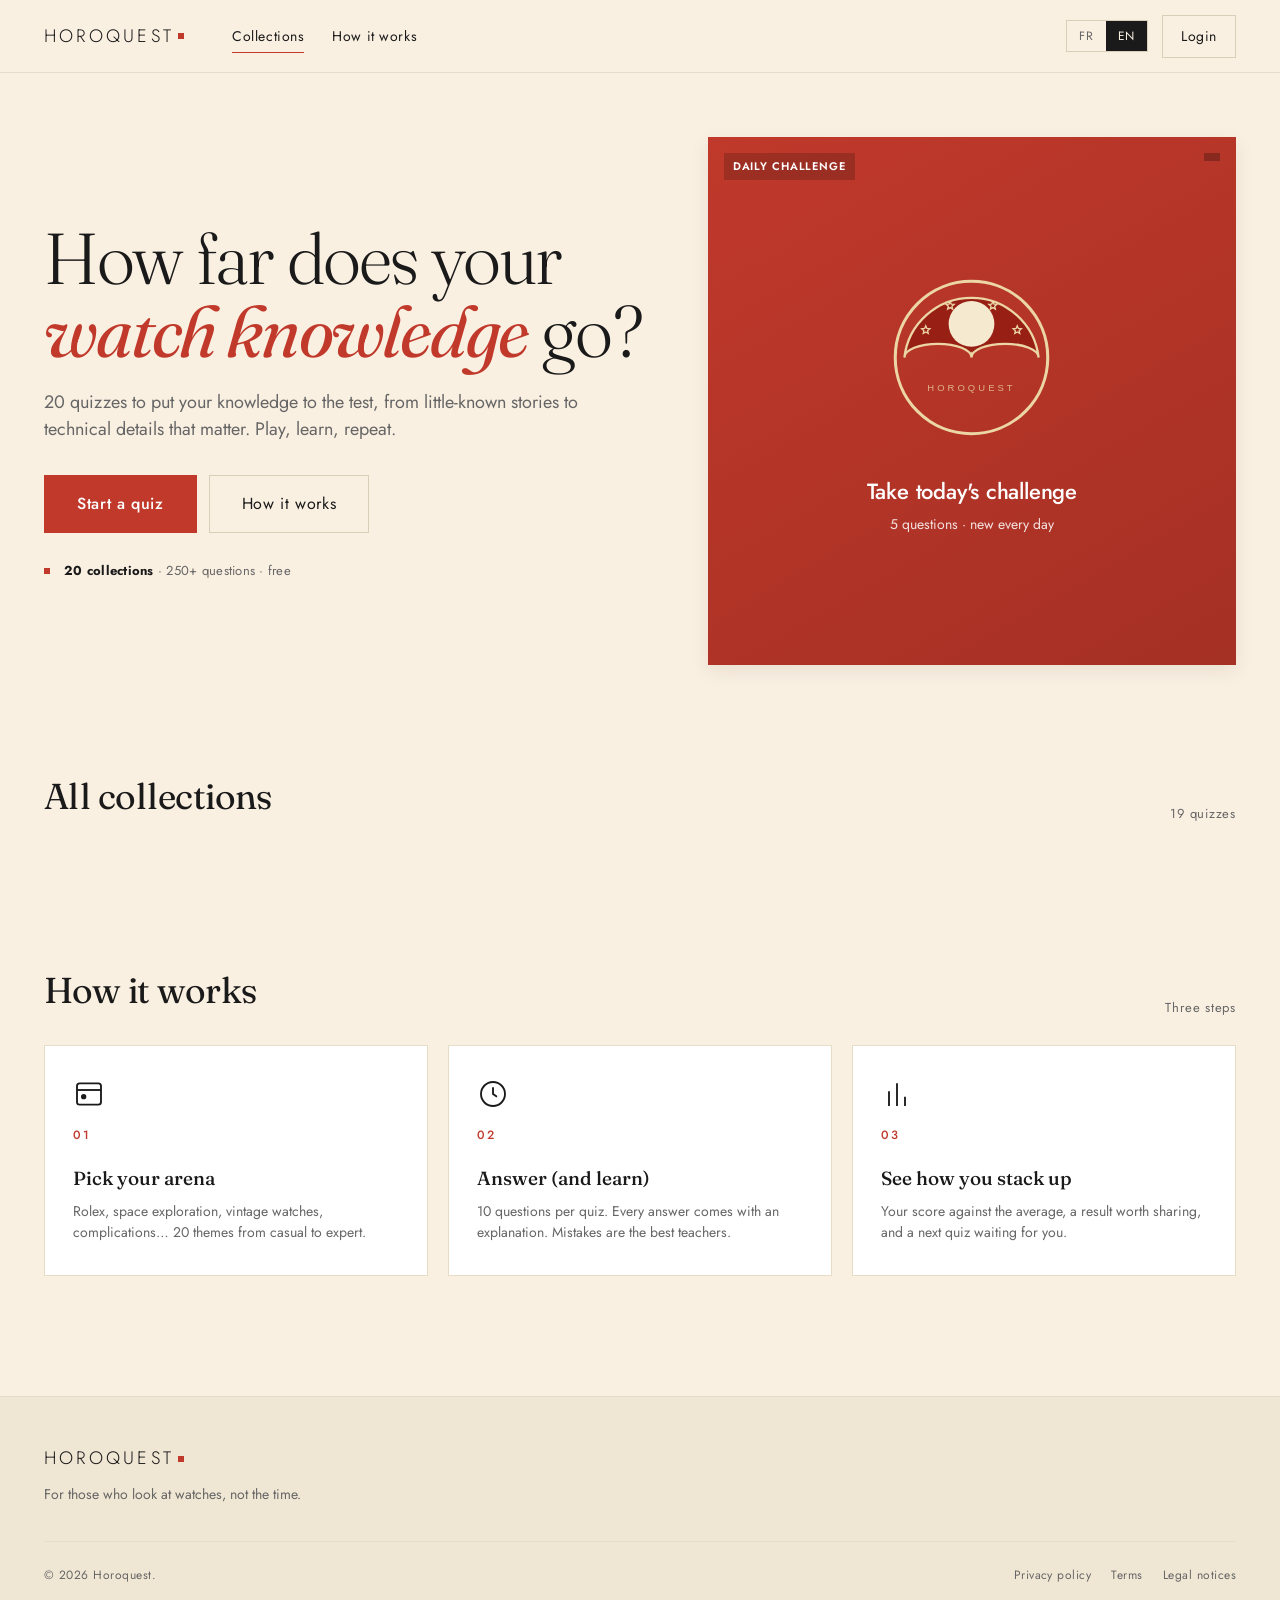
==== en/index.html @ 6e3dc504 "Typographie premium : duo Fraunces + Futura Remplace la police systeme unique par un duo : Fraunces " ====
<!DOCTYPE html>
<html lang="en">
<head>
<meta charset="UTF-8">
<meta name="viewport" content="width=device-width, initial-scale=1.0">
<title>HOROQUEST | Watch Quiz</title>
<link rel="stylesheet" href="../assets/styles.css?v=6">
</head>
<body>

<header class="site-header" data-screen-label="01 Header">
  <div class="container">
    <a href="/en/" class="logo">HOROQUEST<span class="dot"></span></a>
    <nav class="nav-center">
      <a href="#collections" class="active">Collections</a>
      <a href="#how">How it works</a>
    </nav>
    <div class="nav-right">
      <div class="lang-toggle">
        <a href="/" class="lang-btn">FR</a>
        <a href="/en/" class="lang-btn on">EN</a>
      </div>
      <a href="#" class="btn btn-ghost">Login</a>
      <button class="burger" aria-label="Menu"><span></span></button>
    </div>
  </div>
  <div class="mobile-menu" id="mobileMenu">
    <nav class="mobile-menu-nav" aria-label="Mobile">
      <a href="#collections">Collections</a>
      <a href="#how">How it works</a>
      <a href="#" class="mobile-login">Login</a>
    </nav>
    <div class="mobile-menu-lang">
      <div class="lang-toggle">
        <a href="/" class="lang-btn">FR</a>
        <a href="/en/" class="lang-btn on">EN</a>
      </div>
    </div>
  </div>
</header>

<main>

<section class="hero" data-screen-label="02 Hero">
  <div class="container">
    <div class="hero-grid">
      <div>
        <h1>How far does your <em>watch knowledge</em> go?</h1>
        <p class="lead">20 quizzes to put your knowledge to the test, from little-known stories to technical details that matter. Play, learn, repeat.</p>
        <div class="hero-actions">
          <a href="#collections" class="btn btn-primary btn-lg">Start a quiz</a>
          <a href="#how" class="btn btn-ghost btn-lg">How it works</a>
        </div>
        <div class="hero-meta">
          <span class="pin"></span>
          <span><strong style="color:var(--ink);">20 collections</strong> · 250+ questions · free</span>
        </div>
      </div>
      <a class="hero-illu hero-daily" href="daily/">
        <span class="daily-card-label">Daily Challenge</span>
        <span class="daily-streak-chip" id="heroStreakChip" hidden></span>
        <svg class="hero-daily-moon" viewBox="0 0 120 120" fill="none" aria-hidden="true">
          <defs>
            <clipPath id="hqMoonWin">
              <path d="M16 60 A44.3 44.3 0 0 1 104 60 A22 9 0 0 0 60 60 A22 9 0 0 0 16 60 Z"/>
            </clipPath>
            <path id="hqStar" d="M0,-1L0.264,-0.364L0.951,-0.309L0.428,0.139L0.588,0.809L0,0.45L-0.588,0.809L-0.428,0.139L-0.951,-0.309L-0.264,-0.364Z" vector-effect="non-scaling-stroke"/>
          </defs>
          <g clip-path="url(#hqMoonWin)">
            <rect x="6" y="6" width="108" height="108" fill="#971f14"/>
            <g class="moon-disc">
              <circle cx="60" cy="38" r="15" fill="#f5ead0"/>
              <circle cx="60" cy="98" r="15" fill="#f5ead0"/>
              <g stroke="#ecd6a6" stroke-width="1.3" fill="none">
                <use href="#hqStar" transform="translate(46 26) scale(2.8)"/>
                <use href="#hqStar" transform="translate(74 26) scale(2.8)"/>
                <use href="#hqStar" transform="translate(30 42) scale(2.8)"/>
                <use href="#hqStar" transform="translate(90 42) scale(2.8)"/>
                <use href="#hqStar" transform="translate(20 60) scale(2.8)"/>
                <use href="#hqStar" transform="translate(100 60) scale(2.8)"/>
                <use href="#hqStar" transform="translate(40 56) scale(2.8)"/>
                <use href="#hqStar" transform="translate(80 56) scale(2.8)"/>
                <use href="#hqStar" transform="translate(60 60) scale(2.8)"/>
                <use href="#hqStar" transform="translate(28 76) scale(2.8)"/>
                <use href="#hqStar" transform="translate(92 76) scale(2.8)"/>
                <use href="#hqStar" transform="translate(46 72) scale(2.8)"/>
                <use href="#hqStar" transform="translate(74 72) scale(2.8)"/>
                <use href="#hqStar" transform="translate(38 90) scale(2.8)"/>
                <use href="#hqStar" transform="translate(82 90) scale(2.8)"/>
              </g>
            </g>
          </g>
          <circle cx="60" cy="60" r="50" stroke="#ecd6a6" stroke-width="2"/>
          <path d="M16 60 A44.3 44.3 0 0 1 104 60 A22 9 0 0 0 60 60 A22 9 0 0 0 16 60 Z" stroke="#ecd6a6" stroke-width="1.5"/>
          <text x="60" y="82" text-anchor="middle" fill="#ecd6a6" opacity="0.78" font-size="6.2" letter-spacing="2" font-family="'Helvetica Neue',Helvetica,Arial,sans-serif">HOROQUEST</text>
        </svg>
        <div class="hero-daily-foot">
          <strong>Take today's challenge</strong>
          <span id="heroDailyState">5 questions · new every day</span>
        </div>
      </a>
    </div>
  </div>
</section>

<section id="collections" class="section" data-screen-label="06 All collections">
  <div class="container">
    <div class="section-head">
      <h2>All collections</h2>
      <span class="meta" id="allCount">19 quizzes</span>
    </div>
    <div class="coll-grid" id="allGrid"></div>
  </div>
</section>

<section id="how" class="section" data-screen-label="07 How it works">
  <div class="container">
    <div class="section-head">
      <h2>How it works</h2>
      <span class="meta">Three steps</span>
    </div>
    <div class="steps">
      <div class="step">
        <svg class="step-icon" viewBox="0 0 24 24" fill="none" stroke="currentColor" stroke-width="1.4"><rect x="3" y="4" width="18" height="16" rx="2"/><line x1="3" y1="9" x2="21" y2="9"/><circle cx="8" cy="14" r="1.3" fill="currentColor"/></svg>
        <div class="num">01</div>
        <h3>Pick your arena</h3>
        <p>Rolex, space exploration, vintage watches, complications… 20 themes from casual to expert.</p>
      </div>
      <div class="step">
        <svg class="step-icon" viewBox="0 0 24 24" fill="none" stroke="currentColor" stroke-width="1.4"><circle cx="12" cy="12" r="9"/><polyline points="12 7 12 12 15 14"/></svg>
        <div class="num">02</div>
        <h3>Answer (and learn)</h3>
        <p>10 questions per quiz. Every answer comes with an explanation. Mistakes are the best teachers.</p>
      </div>
      <div class="step">
        <svg class="step-icon" viewBox="0 0 24 24" fill="none" stroke="currentColor" stroke-width="1.4"><path d="M6 21V10"/><path d="M12 21V4"/><path d="M18 21v-7"/></svg>
        <div class="num">03</div>
        <h3>See how you stack up</h3>
        <p>Your score against the average, a result worth sharing, and a next quiz waiting for you.</p>
      </div>
    </div>
  </div>
</section>

</main>

<footer class="site-footer">
  <div class="container">
    <div class="footer-top">
      <div>
        <div class="logo">HOROQUEST<span class="dot"></span></div>
        <p>For those who look at watches, not the time.</p>
      </div>
    </div>
    <div class="footer-bottom">
      <div>© 2026 Horoquest.</div>
      <nav>
        <a href="#">Privacy policy</a>
        <a href="#">Terms</a>
        <a href="#">Legal notices</a>
      </nav>
    </div>
  </div>
</footer>

<script src="../assets/menu.js"></script>
<script src="../assets/placeholders.js"></script>
<script>
  const SUPABASE_URL = 'https://bqnawfnkukcbqkujsskr.supabase.co';
  const SUPABASE_KEY = 'eyJhbGciOiJIUzI1NiIsInR5cCI6IkpXVCJ9.eyJpc3MiOiJzdXBhYmFzZSIsInJlZiI6ImJxbmF3Zm5rdWtjYnFrdWpzc2tyIiwicm9sZSI6ImFub24iLCJpYXQiOjE3NzE1ODQ5NDAsImV4cCI6MjA4NzE2MDk0MH0.VeSr_1gEnsn3P0_cmQBcOkJNDpUe1rbIAD8E7nSbxQM';
  const headers = { 'apikey': SUPABASE_KEY, 'Authorization': 'Bearer ' + SUPABASE_KEY };

  function cardHTML(c) {
    return `
      <a class="coll-card" href="collections/?slug=${c.slug}">
        <div class="coll-thumb" data-placeholder="${c.name}" data-key="${c.slug}">
          ${c.image_url ? `<img src="${c.image_url}" alt="${c.name}" style="width:100%;height:100%;object-fit:cover;">` : ''}
        </div>
        <h3 class="coll-title">${c.name}</h3>
        <div class="coll-meta">
          <span class="type">${c.q} questions</span>
        </div>
      </a>`;
  }

  const FLAME_SVG = '<svg viewBox="0 0 24 24" fill="none" stroke="currentColor" stroke-width="1.6"><path d="M8.5 14.5A2.5 2.5 0 0 0 11 12c0-1.38-.5-2-1-3-1.072-2.143-.224-4.054 2-6 .5 2.5 2 4.9 4 6.5 2 1.6 3 3.5 3 5.5a7 7 0 1 1-14 0c0-1.153.433-2.294 1-3a2.5 2.5 0 0 0 2.5 2.5z"/></svg>';

  function populateHeroDaily() {
    let streak = 0, playedToday = false;
    try {
      const s = JSON.parse(localStorage.getItem('hq_daily')) || {};
      const fmt = d => new Intl.DateTimeFormat('en-CA', { timeZone: 'Europe/Paris', year: 'numeric', month: '2-digit', day: '2-digit' }).format(d);
      const today = fmt(new Date());
      const yesterday = fmt(new Date(Date.now() - 86400000));
      if (s.today && s.today.date === today) playedToday = true;
      if (s.streak && (s.lastPlayed === today || s.lastPlayed === yesterday)) streak = s.streak;
    } catch (e) {}
    const stateEl = document.getElementById('heroDailyState');
    if (stateEl) {
      stateEl.textContent = playedToday ? 'Played today · come back tomorrow'
        : (streak > 0 ? 'Streak of ' + streak + ' day' + (streak > 1 ? 's' : '') + ' going'
        : '5 questions · new every day');
    }
    const chip = document.getElementById('heroStreakChip');
    if (chip && streak > 0) {
      chip.innerHTML = FLAME_SVG + streak;
      chip.hidden = false;
    }
  }

  async function loadCollections() {
    try {
      const [themesRes, questionsRes] = await Promise.all([
        fetch(`${SUPABASE_URL}/rest/v1/themes?select=name,name_en,slug,image_url,filter_value&is_active=eq.true&order=sort_order`, { headers }),
        fetch(`${SUPABASE_URL}/rest/v1/questions?select=id,theme_slugs&limit=1000`, { headers })
      ]);
      const themes = await themesRes.json();
      const questions = await questionsRes.json();

      const counts = {};
      if (Array.isArray(questions)) {
        questions.forEach(q => {
          (q.theme_slugs || []).forEach(t => { counts[t] = (counts[t] || 0) + 1; });
        });
      }

      const collections = themes.map(t => ({
        name: t.name_en || t.name,
        slug: t.slug,
        image_url: t.image_url,
        q: counts[t.filter_value] || 0
      }));

      document.getElementById('allCount').textContent = collections.length + ' quizzes';
      document.getElementById('allGrid').innerHTML = collections.map(cardHTML).join('');
      if (typeof loadPlaceholders === 'function') loadPlaceholders();
    } catch (e) {
      console.error('Failed to load collections:', e);
    }
  }

  populateHeroDaily();
  loadCollections();

  document.querySelectorAll('a[href^="#"]').forEach(a => {
    a.addEventListener('click', e => {
      const id = a.getAttribute('href');
      if (id.length > 1) {
        const target = document.querySelector(id);
        if (target) {
          e.preventDefault();
          window.scrollTo({ top: target.getBoundingClientRect().top + window.scrollY - 60, behavior: 'smooth' });
        }
      }
    });
  });
</script>

</body>
</html>
---- assets/styles.css ----
/* HOROQUEST | shared styles v3 */
@import url('https://fonts.googleapis.com/css2?family=Fraunces:ital,opsz,wght@0,9..144,400;0,9..144,500;0,9..144,600;0,9..144,700;1,9..144,500;1,9..144,600&family=Jost:ital,wght@0,400;0,500;0,600;0,700;1,400;1,500&display=swap');
:root {
  --bg: #faf0e2;
  --bg-soft: #f5e8d3;
  --footer: #f0e6d4;
  --ink: #1A1A1A;
  --ink-soft: #666;
  --accent: #c0392b;
  --accent-dark: #a53024;
  --bad-accent: #b86b60;
  --card: #fff;
  --border: #e6dcc9;
  --border-strong: #d9cfb9;
  --good-bg: #eef5ed;
  --good: #4a7c59;
  --bad-bg: #faf0ee;
  --radius: 0;
  --radius-lg: 0;
  --shadow-sm: 0 1px 2px rgba(40, 30, 10, 0.04);
  --shadow-md: 0 6px 18px rgba(40, 30, 10, 0.08);
  --shadow-lg: 0 14px 32px rgba(40, 30, 10, 0.12);
  --t: 220ms cubic-bezier(.4,.0,.2,1);
  --font-body: 'Futura', 'Jost', 'Century Gothic', system-ui, sans-serif;
  --font-display: 'Fraunces', Georgia, 'Times New Roman', serif;
}

* { box-sizing: border-box; }
html, body { margin: 0; padding: 0; }
body {
  background: var(--bg);
  color: var(--ink);
  font-family: var(--font-body);
  font-size: 16px;
  line-height: 1.5;
  -webkit-font-smoothing: antialiased;
  text-rendering: optimizeLegibility;
}
h1, h2, h3,
.card-rank-name, .rank-quote, .card-horace { font-family: var(--font-display); }
a { color: inherit; text-decoration: none; }
button { font: inherit; cursor: pointer; color: inherit; -webkit-text-fill-color: currentColor; }
img, svg { display: block; max-width: 100%; }

.container {
  width: 100%;
  max-width: 1240px;
  margin: 0 auto;
  padding: 0 24px;
}

/* ========== HEADER ========== */
.site-header {
  position: sticky;
  top: 0;
  z-index: 50;
  background: rgba(250, 240, 226, 0.94);
  backdrop-filter: saturate(140%) blur(8px);
  -webkit-backdrop-filter: saturate(140%) blur(8px);
  border-bottom: 1px solid var(--border);
}
.site-header .container {
  display: flex;
  align-items: center;
  gap: 24px;
  height: 72px;
}
.logo {
  font-weight: 300;
  letter-spacing: 0.18em;
  font-size: 18px;
  text-transform: uppercase;
  color: var(--ink);
  white-space: nowrap;
}
.logo .dot {
  display: inline-block;
  width: 6px; height: 6px;
  background: var(--accent);
  border-radius: 0;
  margin: 0 0 2px 4px;
  vertical-align: middle;
}
.nav-center {
  display: flex;
  gap: 28px;
  margin-left: 24px;
  flex: 1;
}
.nav-center a {
  font-size: 14px;
  letter-spacing: 0.04em;
  padding: 6px 0;
  position: relative;
}
.nav-center a::after {
  content: "";
  position: absolute;
  left: 0; right: 0; bottom: 0;
  height: 1px;
  background: var(--accent);
  transform: scaleX(0);
  transform-origin: left;
  transition: transform var(--t);
}
.nav-center a:hover::after,
.nav-center a.active::after { transform: scaleX(1); }

.nav-right {
  display: flex;
  align-items: center;
  gap: 14px;
}
.lang-toggle {
  display: inline-flex;
  border: 1px solid var(--border-strong);
  border-radius: 0;
  overflow: hidden;
  font-size: 12px;
  letter-spacing: 0.06em;
  background: transparent;
}
.lang-toggle button,
.lang-toggle .lang-btn {
  background: none;
  border: 0;
  padding: 6px 12px;
  color: var(--ink-soft);
  text-transform: uppercase;
  text-decoration: none;
  font-size: 12px;
  letter-spacing: 0.06em;
}
.lang-toggle button.on,
.lang-toggle .lang-btn.on {
  background: var(--ink);
  color: var(--bg);
}
.btn {
  display: inline-flex;
  align-items: center;
  gap: 8px;
  padding: 10px 18px;
  border-radius: 0;
  border: 1px solid transparent;
  font-size: 14px;
  letter-spacing: 0.04em;
  transition: transform var(--t), background var(--t), color var(--t), border-color var(--t), box-shadow var(--t);
  background: transparent;
  color: var(--ink);
  white-space: nowrap;
}
.btn-ghost { border-color: var(--border-strong); }
.btn-ghost:hover { border-color: var(--ink); }
.btn-primary {
  background: var(--accent);
  color: #fff;
  border-color: var(--accent);
  padding: 14px 28px;
  font-size: 15px;
  font-weight: 500;
}
.btn-primary:hover {
  background: var(--accent-dark);
  border-color: var(--accent-dark);
  transform: translateY(-1px);
  box-shadow: var(--shadow-md);
}
.btn-lg { padding: 16px 32px; font-size: 16px; }

.burger {
  display: none;
  width: 40px; height: 40px;
  border: 1px solid var(--border-strong);
  border-radius: 0;
  background: transparent;
  align-items: center;
  justify-content: center;
}
.burger span {
  display: block;
  width: 18px; height: 1.5px;
  background: var(--ink);
  position: relative;
}
.burger span::before,
.burger span::after {
  content: "";
  position: absolute;
  left: 0;
  width: 18px; height: 1.5px;
  background: var(--ink);
}
.burger span::before { top: -6px; }
.burger span::after  { top: 6px; }
.burger span,
.burger span::before,
.burger span::after { transition: transform var(--t), top var(--t), background var(--t); }
.menu-open .burger span { background: transparent; }
.menu-open .burger span::before { top: 0; transform: rotate(45deg); }
.menu-open .burger span::after  { top: 0; transform: rotate(-45deg); }

/* mobile dropdown menu */
.mobile-menu {
  display: none;
  position: absolute;
  top: 100%;
  left: 0;
  right: 0;
  background: var(--bg);
  border-bottom: 1px solid var(--border);
  box-shadow: var(--shadow-md);
}
.menu-open .mobile-menu { display: block; }
.mobile-menu-nav { display: flex; flex-direction: column; }
.mobile-menu-nav a {
  padding: 16px 24px;
  font-size: 16px;
  letter-spacing: 0.04em;
  color: var(--ink);
  border-top: 1px solid var(--border);
}
.mobile-menu-nav a:first-child { border-top: 0; }
.mobile-menu-nav .mobile-login { color: var(--accent); }
.mobile-menu-lang {
  display: flex;
  justify-content: center;
  padding: 16px 24px 20px;
  border-top: 1px solid var(--border);
}

/* ========== HERO ========== */
.hero {
  padding: 64px 0 48px;
}
.hero-grid {
  display: grid;
  grid-template-columns: 1.15fr 1fr;
  gap: 56px;
  align-items: center;
}
.hero h1 {
  font-size: clamp(40px, 6vw, 72px);
  line-height: 1.02;
  font-weight: 300;
  letter-spacing: -0.025em;
  margin: 0 0 20px;
  text-wrap: balance;
}
.hero h1 em {
  font-style: italic;
  color: var(--accent);
  font-weight: 400;
}
.hero p.lead {
  font-size: 18px;
  color: var(--ink-soft);
  max-width: 52ch;
  margin: 0 0 32px;
  text-wrap: pretty;
}
.hero-actions { display: flex; gap: 12px; flex-wrap: wrap; align-items: center; }
.hero-meta {
  margin-top: 28px;
  display: flex; align-items: center; gap: 14px;
  font-size: 13px;
  color: var(--ink-soft);
  letter-spacing: 0.02em;
}
.hero-meta .pin {
  width: 6px; height: 6px;
  background: var(--accent); border-radius: 0;
}
.hero-illu {
  aspect-ratio: 1 / 1;
  border-radius: var(--radius-lg);
  overflow: hidden;
  background: var(--bg-soft);
  position: relative;
}
.hero-illu .badge {
  position: absolute;
  top: 18px; left: 18px;
  background: #fff;
  padding: 8px 14px;
  border-radius: 0;
  font-size: 12px;
  letter-spacing: 0.14em;
  text-transform: uppercase;
  font-weight: 500;
  box-shadow: var(--shadow-sm);
}
.hero-illu .stat {
  position: absolute;
  bottom: 18px; right: 18px;
  background: var(--ink);
  color: #fff;
  padding: 16px 20px;
  border-radius: var(--radius);
  font-size: 13px;
  letter-spacing: 0.02em;
  line-height: 1.3;
}
.hero-illu .stat strong {
  display: block;
  font-size: 28px;
  font-weight: 500;
  letter-spacing: -0.01em;
  margin-bottom: 2px;
}

/* ========== SECTION ========== */
.section { padding: 56px 0; }
.section-head {
  display: flex;
  align-items: end;
  justify-content: space-between;
  gap: 24px;
  margin-bottom: 28px;
  flex-wrap: wrap;
}
.section-head h2 {
  font-size: clamp(26px, 3.4vw, 36px);
  font-weight: 400;
  letter-spacing: -0.015em;
  margin: 0;
}
.section-head .meta {
  font-size: 13px;
  letter-spacing: 0.06em;
  color: var(--ink-soft);
}
.section-head a.meta { transition: color var(--t); }
.section-head a.meta:hover { color: var(--accent); }

/* ========== CATEGORY CHIPS ========== */
.chips {
  display: flex;
  flex-wrap: wrap;
  gap: 10px;
}
.chip {
  display: inline-flex;
  align-items: center;
  gap: 8px;
  padding: 10px 18px;
  background: #fff;
  border: 1px solid var(--border);
  border-radius: 0;
  font-size: 14px;
  letter-spacing: 0.01em;
  color: var(--ink);
  transition: all var(--t);
}
.chip:hover {
  border-color: var(--accent);
  color: var(--accent);
  transform: translateY(-1px);
}
.chip svg {
  width: 14px; height: 14px;
  color: var(--ink-soft);
  transition: color var(--t);
}
.chip:hover svg { color: var(--accent); }

/* ========== COLLECTION CARDS (title BELOW image) ========== */
.coll-grid {
  display: grid;
  grid-template-columns: repeat(4, 1fr);
  gap: 24px;
}
.coll-grid.cols-3 { grid-template-columns: repeat(3, 1fr); }
.coll-card {
  display: flex;
  flex-direction: column;
  background: transparent;
  transition: transform var(--t);
}
.coll-card:hover { transform: translateY(-3px); }
.coll-thumb {
  position: relative;
  aspect-ratio: 1 / 1;
  border-radius: var(--radius);
  overflow: hidden;
  background: var(--bg-soft);
  margin-bottom: 14px;
  box-shadow: var(--shadow-sm);
  transition: box-shadow var(--t);
}
.coll-card:hover .coll-thumb { box-shadow: var(--shadow-lg); }
.coll-thumb svg { width: 100%; height: 100%; }
.coll-badge {
  position: absolute;
  top: 12px; right: 12px;
  background: rgba(255,255,255,0.94);
  color: var(--ink);
  font-size: 11px;
  letter-spacing: 0.06em;
  padding: 5px 10px;
  border-radius: 0;
  font-weight: 500;
  text-transform: uppercase;
}
.coll-title {
  font-size: 19px;
  font-weight: 500;
  margin: 0 0 6px;
  letter-spacing: -0.005em;
  text-wrap: balance;
}
.coll-meta {
  display: flex; align-items: center; gap: 8px;
  font-size: 13px;
  color: var(--ink-soft);
}
.coll-meta .cat {
  display: inline-flex; align-items: center; gap: 6px;
}
.coll-meta .cat svg { width: 13px; height: 13px; }
.coll-meta .sep {
  width: 3px; height: 3px;
  background: var(--ink-soft);
  border-radius: 0;
  opacity: .5;
}
.coll-meta .type { color: var(--accent); font-weight: 500; }

/* ========== DEFI DU JOUR (hero accueil) ========== */
.hero-daily {
  background: linear-gradient(150deg, var(--accent) 0%, var(--accent-dark) 100%);
  display: flex;
  flex-direction: column;
  align-items: center;
  justify-content: center;
  text-align: center;
  color: #fff;
  box-shadow: var(--shadow-md);
  transition: transform var(--t), box-shadow var(--t);
}
.hero-daily:hover { transform: translateY(-3px); box-shadow: var(--shadow-lg); }
.hero-daily-moon { width: 183px; height: 183px; margin-bottom: 26px; }
.hero-daily-moon .moon-disc {
  transform-box: view-box;
  transform-origin: 60px 68px;
  animation: hq-moon-spin 18s linear infinite;
}
@keyframes hq-moon-spin { to { transform: rotate(360deg); } }
@media (prefers-reduced-motion: reduce) {
  .hero-daily-moon .moon-disc { animation: none; }
}
.hero-daily-foot { padding: 0 28px; }
.hero-daily-foot strong { display: block; font-size: 22px; font-weight: 500; letter-spacing: -0.01em; margin-bottom: 4px; }
.hero-daily-foot span { font-size: 14px; opacity: .85; }
.daily-card-label {
  position: absolute;
  top: 16px; left: 16px;
  font-size: 11px;
  letter-spacing: 0.08em;
  text-transform: uppercase;
  font-weight: 600;
  color: #fff;
  background: rgba(0, 0, 0, 0.18);
  padding: 5px 9px;
}
.daily-streak-chip {
  position: absolute;
  top: 16px; right: 16px;
  display: inline-flex; align-items: center; gap: 4px;
  font-size: 12px; font-weight: 600;
  color: #fff;
  background: rgba(0, 0, 0, 0.25);
  padding: 4px 8px;
}
.daily-streak-chip svg { width: 13px; height: 13px; }

/* ========== FEATURED BANNER ========== */
.featured {
  border-radius: var(--radius-lg);
  overflow: hidden;
  position: relative;
  aspect-ratio: 21 / 8;
  background: var(--ink);
  display: block;
}
.featured-bg { position: absolute; inset: 0; }
.featured-bg svg { width: 100%; height: 100%; opacity: 0.55; }
.featured-content {
  position: absolute;
  inset: 0;
  padding: 48px 56px;
  display: flex;
  flex-direction: column;
  justify-content: center;
  color: #fff;
  background: linear-gradient(90deg, rgba(0,0,0,.65) 0%, rgba(0,0,0,.25) 60%, rgba(0,0,0,0) 100%);
}
.featured-content .eyebrow {
  font-size: 12px;
  letter-spacing: 0.2em;
  text-transform: uppercase;
  margin-bottom: 16px;
  opacity: .85;
}
.featured-content h3 {
  font-size: clamp(28px, 3.6vw, 44px);
  font-weight: 400;
  letter-spacing: -0.01em;
  line-height: 1.1;
  margin: 0 0 16px;
  max-width: 16ch;
}
.featured-content p {
  margin: 0 0 24px;
  max-width: 44ch;
  opacity: .9;
}
.featured-cta {
  display: inline-flex; align-items: center; gap: 10px;
  background: var(--accent);
  color: #fff;
  padding: 14px 24px;
  border-radius: 0;
  font-size: 15px;
  font-weight: 500;
  width: fit-content;
  transition: transform var(--t), background var(--t);
}
.featured:hover .featured-cta { background: var(--accent-dark); transform: translateX(4px); }

/* ========== HOW IT WORKS ========== */
.steps {
  display: grid;
  grid-template-columns: repeat(3, 1fr);
  gap: 20px;
}
.step {
  padding: 32px 28px;
  border: 1px solid var(--border);
  border-radius: var(--radius);
  background: var(--card);
}
.step .num {
  font-size: 12px;
  letter-spacing: 0.18em;
  color: var(--accent);
  margin-bottom: 20px;
  font-weight: 500;
}
.step h3 {
  font-size: 19px;
  font-weight: 500;
  margin: 0 0 8px;
}
.step p {
  margin: 0;
  font-size: 14px;
  color: var(--ink-soft);
}
.step-icon {
  width: 32px; height: 32px;
  margin-bottom: 16px;
  color: var(--ink);
}

/* ========== FOOTER ========== */
.site-footer {
  background: var(--footer);
  border-top: 1px solid var(--border);
  padding: 48px 0 32px;
  margin-top: 64px;
}
.footer-top {
  display: grid;
  grid-template-columns: 1.4fr 1fr 1fr 1fr;
  gap: 40px;
  padding-bottom: 36px;
  border-bottom: 1px solid var(--border);
  margin-bottom: 24px;
}
.footer-top h4 {
  font-size: 12px;
  letter-spacing: 0.18em;
  text-transform: uppercase;
  color: var(--ink-soft);
  margin: 0 0 16px;
  font-weight: 500;
}
.footer-top ul { list-style: none; padding: 0; margin: 0; display: flex; flex-direction: column; gap: 10px; }
.footer-top a { font-size: 14px; color: var(--ink); }
.footer-top a:hover { color: var(--accent); }
.footer-top p { font-size: 14px; color: var(--ink-soft); margin: 12px 0 0; max-width: 38ch; }
.footer-bottom {
  display: flex;
  align-items: center;
  justify-content: space-between;
  gap: 24px;
  flex-wrap: wrap;
  font-size: 12px;
  color: var(--ink-soft);
  letter-spacing: 0.04em;
}
.footer-bottom nav { display: flex; gap: 20px; }

/* ========== BREADCRUMB ========== */
.breadcrumb {
  font-size: 13px;
  color: var(--ink-soft);
  letter-spacing: 0.04em;
  padding: 24px 0 0;
  display: flex; gap: 8px; align-items: center;
}
.breadcrumb a:hover { color: var(--accent); }
.breadcrumb .sep { opacity: .5; }
.breadcrumb .current { color: var(--ink); }

/* ========== COLLECTION HERO ========== */
.coll-hero { padding: 32px 0 56px; }
.coll-hero-image {
  position: relative;
  aspect-ratio: 1 / 1;
  border-radius: var(--radius-lg);
  overflow: hidden;
  background: var(--bg-soft);
  margin: 0 auto 40px;
  max-width: 480px;
}
.coll-hero-play {
  position: absolute;
  top: 50%;
  left: 50%;
  transform: translate(-50%, -50%);
  z-index: 2;
}
.coll-hero-play:hover {
  transform: translate(-50%, -50%);
  box-shadow: none;
}
.coll-hero-image::after {
  content: '';
  position: absolute;
  inset: 0;
  background: rgba(0, 0, 0, 0.3);
  pointer-events: none;
}
.coll-hero-meta {
  text-align: center;
  max-width: 720px;
  margin: 0 auto;
}
.coll-hero h1 {
  font-size: clamp(32px, 5vw, 56px);
  font-weight: 300;
  letter-spacing: -0.025em;
  margin: 0 0 16px;
}
.coll-hero .desc {
  font-size: 18px;
  color: var(--ink-soft);
  margin: 0 auto 16px;
  max-width: 50ch;
}
.coll-hero .pill {
  display: inline-flex;
  align-items: center;
  gap: 8px;
  padding: 6px 14px;
  border: 1px solid var(--border-strong);
  border-radius: 0;
  font-size: 12px;
  letter-spacing: 0.1em;
  text-transform: uppercase;
  color: var(--ink-soft);
}
.coll-hero .pill::before {
  content: "";
  width: 6px; height: 6px;
  background: var(--accent);
  border-radius: 0;
}

/* ========== QUIZ PAGE ========== */
.quiz-page {
  min-height: 100vh;
  display: flex;
  flex-direction: column;
  background: var(--bg);
}
.quiz-header {
  border-bottom: 1px solid var(--border);
  background: var(--bg);
}
.quiz-header .container {
  display: flex;
  align-items: center;
  justify-content: space-between;
  height: 60px;
  gap: 16px;
}
.quiz-back {
  display: inline-flex;
  align-items: center;
  gap: 10px;
  font-size: 14px;
  letter-spacing: 0.04em;
}
.quiz-back svg { width: 16px; height: 16px; }
.quiz-back:hover { color: var(--accent); }
.quiz-close {
  width: 36px; height: 36px;
  display: inline-flex; align-items: center; justify-content: center;
  border: 1px solid var(--border-strong);
  border-radius: 0;
  background: transparent;
}
.quiz-close:hover { border-color: var(--accent); color: var(--accent); }
.quiz-progress {
  height: 2px;
  background: var(--border);
  position: relative;
  overflow: hidden;
}
.quiz-progress .bar {
  position: absolute;
  inset: 0 auto 0 0;
  background: var(--accent);
  transition: width 400ms cubic-bezier(.4,.0,.2,1);
}
.quiz-main {
  flex: 1;
  display: flex;
  align-items: center;
  padding: 48px 0 80px;
}
.quiz-main .container {
  width: 100%;
  max-width: 720px;
}
.q-num {
  font-size: 12px;
  letter-spacing: 0.18em;
  text-transform: uppercase;
  color: var(--ink-soft);
  margin-bottom: 16px;
}
.q-num strong { color: var(--accent); font-weight: 500; }
.q-text {
  font-size: clamp(20px, 2.4vw, 26px);
  font-weight: 500;
  line-height: 1.35;
  margin: 0 0 36px;
  text-wrap: balance;
}
.q-image {
  margin: -12px auto 32px;
  max-width: 400px;
}
.q-image img {
  width: 100%;
  height: auto;
}
.answers {
  display: flex; flex-direction: column;
  gap: 12px;
  margin-bottom: 24px;
}
.answer {
  transition: all 500ms cubic-bezier(.4,.0,.2,1);
  overflow: hidden;
}
.answer.fade-out {
  max-height: 0 !important;
  opacity: 0;
  padding-top: 0;
  padding-bottom: 0;
  margin-bottom: -12px;
  border-color: transparent;
  pointer-events: none;
}
.answer .answer-explain {
  width: 100%;
  margin-top: 20px;
  padding-top: 20px;
  border-top: 1px solid rgba(27, 110, 27, 0.3);
  font-size: 15px;
  font-weight: 400;
  line-height: 1.65;
  color: var(--ink);
  max-height: 0;
  opacity: 0;
  overflow: hidden;
  transition: max-height 500ms cubic-bezier(.4,.0,.2,1), opacity 400ms ease 200ms;
}
.answer .answer-explain.show {
  max-height: 400px;
  opacity: 1;
}
.answer.expanded {
  display: flex;
  flex-direction: column;
  align-items: flex-start;
  padding: 28px;
  background: var(--good-bg);
  border-color: var(--good);
  border-width: 2px;
}
.answer.expanded .letter {
  background: var(--good);
  color: #fff;
  border-color: var(--good);
  margin-bottom: 12px;
}
.answer.expanded > span:not(.letter) {
  font-size: 18px;
  font-weight: 600;
  color: var(--good);
  line-height: 1.4;
}
.answer-wrong-recall {
  width: 100%;
  margin-bottom: 16px;
  padding: 12px 16px;
  background: var(--bad-bg);
  border-left: 3px solid var(--bad-accent);
  font-size: 14px;
  color: var(--ink-soft);
  line-height: 1.5;
  text-decoration: line-through;
  text-decoration-color: var(--bad-accent);
}
.answer-wrong-recall .wrong-label {
  display: block;
  text-decoration: none;
  font-size: 11px;
  letter-spacing: 0.12em;
  text-transform: uppercase;
  color: var(--bad-accent);
  font-weight: 600;
  margin-bottom: 4px;
}
.explain { display: none; }
.answer {
  width: 100%;
  text-align: left;
  padding: 18px 20px;
  background: #fff;
  border: 1px solid var(--border-strong);
  border-radius: var(--radius);
  font-size: 16px;
  color: var(--ink);
  display: flex;
  align-items: center;
  gap: 14px;
  transition: border-color var(--t), background var(--t), transform var(--t);
}
.answer:hover:not([disabled]) {
  border-color: var(--accent);
  transform: translateY(-1px);
}
.answer .letter {
  width: 28px; height: 28px;
  display: inline-flex; align-items: center; justify-content: center;
  border: 1px solid var(--border-strong);
  border-radius: 0;
  font-size: 12px;
  letter-spacing: 0.04em;
  color: var(--ink-soft);
  flex-shrink: 0;
  transition: all var(--t);
}
.answer:hover:not([disabled]) .letter {
  border-color: var(--accent);
  color: var(--accent);
}
.answer.correct, .answer.reveal-correct {
  background: var(--good-bg);
  border-color: var(--good);
  border-width: 2px;
  font-weight: 600;
}
.answer.correct .letter, .answer.reveal-correct .letter {
  background: var(--good);
  color: #fff;
  border-color: var(--good);
  font-weight: 700;
}
.answer.incorrect {
  background: var(--bad-bg);
  border-color: var(--bad-accent);
  border-width: 2px;
}
.answer.incorrect .letter {
  background: var(--bad-accent);
  color: #fff;
  border-color: var(--bad-accent);
}
.answer.incorrect.fade-out {
  transition-delay: 200ms;
}
.answer[disabled] { cursor: default; }

.explain {
  background: var(--ink);
  color: #fff;
  border-left: 4px solid var(--accent);
  border-radius: 0;
  font-size: 16px;
  font-style: normal;
  line-height: 1.6;
}
.next-row { display: flex; justify-content: flex-end; }

/* ========== RESULT PAGE ========== */
.result-layout {
  display: grid;
  grid-template-columns: 1fr 1fr;
  gap: 48px;
  align-items: center;
  padding: 40px 0;
}
.result-image {
  aspect-ratio: 1 / 1;
  overflow: hidden;
  background: var(--bg-soft);
}
.result-image img { width: 100%; height: 100%; object-fit: cover; }
.result-body { padding: 16px 0; }
.result-eyebrow {
  font-size: 12px;
  letter-spacing: 0.18em;
  text-transform: uppercase;
  color: var(--ink-soft);
  margin-bottom: 8px;
}
.result-label {
  font-size: 14px;
  color: var(--ink-soft);
  margin-bottom: 4px;
}
.score {
  font-size: clamp(80px, 12vw, 140px);
  font-weight: 700;
  line-height: 1;
  letter-spacing: -0.04em;
  margin: 0 0 8px;
  font-feature-settings: "tnum" 1;
}
.score .max { color: var(--ink-soft); font-weight: 300; }
.score-label {
  font-size: 18px;
  font-weight: 500;
  margin: 8px 0 16px;
  color: var(--accent);
}
.result-avg {
  font-size: 14px;
  color: var(--ink-soft);
  margin: 0 0 32px;
}
.result-actions {
  display: flex;
  gap: 12px;
  flex-wrap: wrap;
  margin-bottom: 24px;
}
.result-share {
  display: inline-flex;
  align-items: center;
  gap: 8px;
}
.result-buttons {
  display: flex;
  gap: 12px;
  flex-wrap: wrap;
}
.next-quiz-banner {
  margin-top: 24px;
  background: var(--card);
  border: 1px solid var(--border);
  padding: 16px;
  display: grid;
  grid-template-columns: 72px 1fr auto;
  align-items: center;
  gap: 16px;
}
.next-quiz-thumb {
  width: 72px;
  height: 72px;
  overflow: hidden;
  background: var(--bg-soft);
}
.next-quiz-thumb img { width: 100%; height: 100%; object-fit: cover; }
.next-quiz-text { line-height: 1.4; }
.next-quiz-label {
  font-size: 12px;
  color: var(--ink-soft);
  display: block;
  margin-bottom: 2px;
}
.next-quiz-arrow {
  display: flex;
  align-items: center;
  justify-content: center;
  width: 40px;
  height: 40px;
  color: var(--ink);
}
.next-quiz-banner .name { font-size: 18px; font-weight: 500; }
.next-quiz-banner .arrow {
  width: 36px; height: 36px;
  display: inline-flex; align-items: center; justify-content: center;
  border: 1px solid var(--border-strong);
  border-radius: 0;
  transition: all var(--t);
}
.next-quiz-banner:hover .arrow {
  background: var(--accent);
  color: #fff;
  border-color: var(--accent);
  transform: translateX(4px);
}

/* ========== EMAIL CAPTURE ========== */
.email-capture {
  margin-top: 24px;
  background: var(--card);
  border: 1px solid var(--border);
  padding: 24px;
  text-align: center;
}
.email-capture-inner { max-width: 460px; margin: 0 auto; }
.email-capture-text strong {
  display: block;
  font-size: 18px;
  font-weight: 500;
  margin-bottom: 6px;
}
.email-capture-text p {
  font-size: 14px;
  color: var(--ink-soft);
  margin: 0 0 16px;
  line-height: 1.5;
}
.email-capture-form {
  display: flex;
  gap: 8px;
  justify-content: center;
}
.email-capture-form input[type="email"] {
  flex: 1 1 auto;
  min-width: 0;
  padding: 12px 14px;
  border: 1px solid var(--border-strong);
  background: var(--bg);
  color: var(--ink);
  font-size: 15px;
  font-family: inherit;
}
.email-capture-form input[type="email"]:focus {
  outline: none;
  border-color: var(--accent);
}
.email-capture-form .btn { flex: 0 0 auto; white-space: nowrap; }
.email-capture-note {
  font-size: 12px;
  color: var(--ink-soft);
  margin-top: 12px;
}
.email-capture-success {
  font-size: 15px;
  color: var(--good);
  padding: 8px 0;
}
@media (max-width: 560px) {
  .email-capture-form { flex-direction: column; }
  .email-capture-form .btn { width: 100%; justify-content: center; }
}

/* ========== RESPONSIVE ========== */
@media (max-width: 1100px) {
  .coll-grid { grid-template-columns: repeat(3, 1fr); }
  .coll-grid.cols-3 { grid-template-columns: repeat(3, 1fr); }
}
@media (min-width: 901px) {
  .coll-hero h1 { white-space: nowrap; }
}
@media (max-width: 900px) {
  .coll-grid { grid-template-columns: repeat(2, 1fr); }
  .coll-grid.cols-3 { grid-template-columns: repeat(2, 1fr); }
  .hero-grid { grid-template-columns: 1fr; gap: 32px; }
  .footer-top { grid-template-columns: 1fr 1fr; gap: 32px; }
  .featured-content { padding: 32px; }
}
@media (max-width: 767px) {
  .container { padding: 0 20px; }
  .nav-center, .nav-right .lang-toggle, .nav-right .btn-ghost { display: none; }
  .nav-right { margin-left: auto; }
  .burger { display: inline-flex; }
  .hero { padding: 40px 0 32px; }
  .section { padding: 40px 0; }
  .coll-grid, .coll-grid.cols-3 { grid-template-columns: 1fr 1fr; gap: 16px; }
  .coll-title { font-size: 16px; }
  .steps { grid-template-columns: 1fr; }
  .result-layout { grid-template-columns: 1fr; gap: 24px; }
  .result-image { max-width: 280px; margin: 0 auto; }
  .result-body { text-align: center; }
  .result-actions, .result-buttons { justify-content: center; }
  .result-actions .btn, .result-buttons .btn { flex: 1 1 auto; justify-content: center; }
  .next-quiz-banner { grid-template-columns: 56px 1fr auto; gap: 12px; }
  .next-quiz-thumb { width: 56px; height: 56px; }

  /* Quiz : bouton suivant pleine largeur, centré */
  .quiz-main { padding: 32px 0 56px; }
  .next-row { justify-content: stretch; }
  .next-row .btn { width: 100%; justify-content: center; }

  /* Footer : empilé et centré pour un rendu harmonieux */
  .site-footer { margin-top: 48px; padding: 40px 0 28px; }
  .footer-top {
    grid-template-columns: 1fr;
    text-align: center;
    gap: 32px;
    padding-bottom: 28px;
  }
  .footer-top ul { align-items: center; }
  .footer-top p { margin-left: auto; margin-right: auto; }
  .footer-bottom {
    flex-direction: column;
    align-items: center;
    text-align: center;
    gap: 14px;
  }
  .footer-bottom nav {
    flex-wrap: wrap;
    justify-content: center;
    gap: 10px 18px;
  }
}
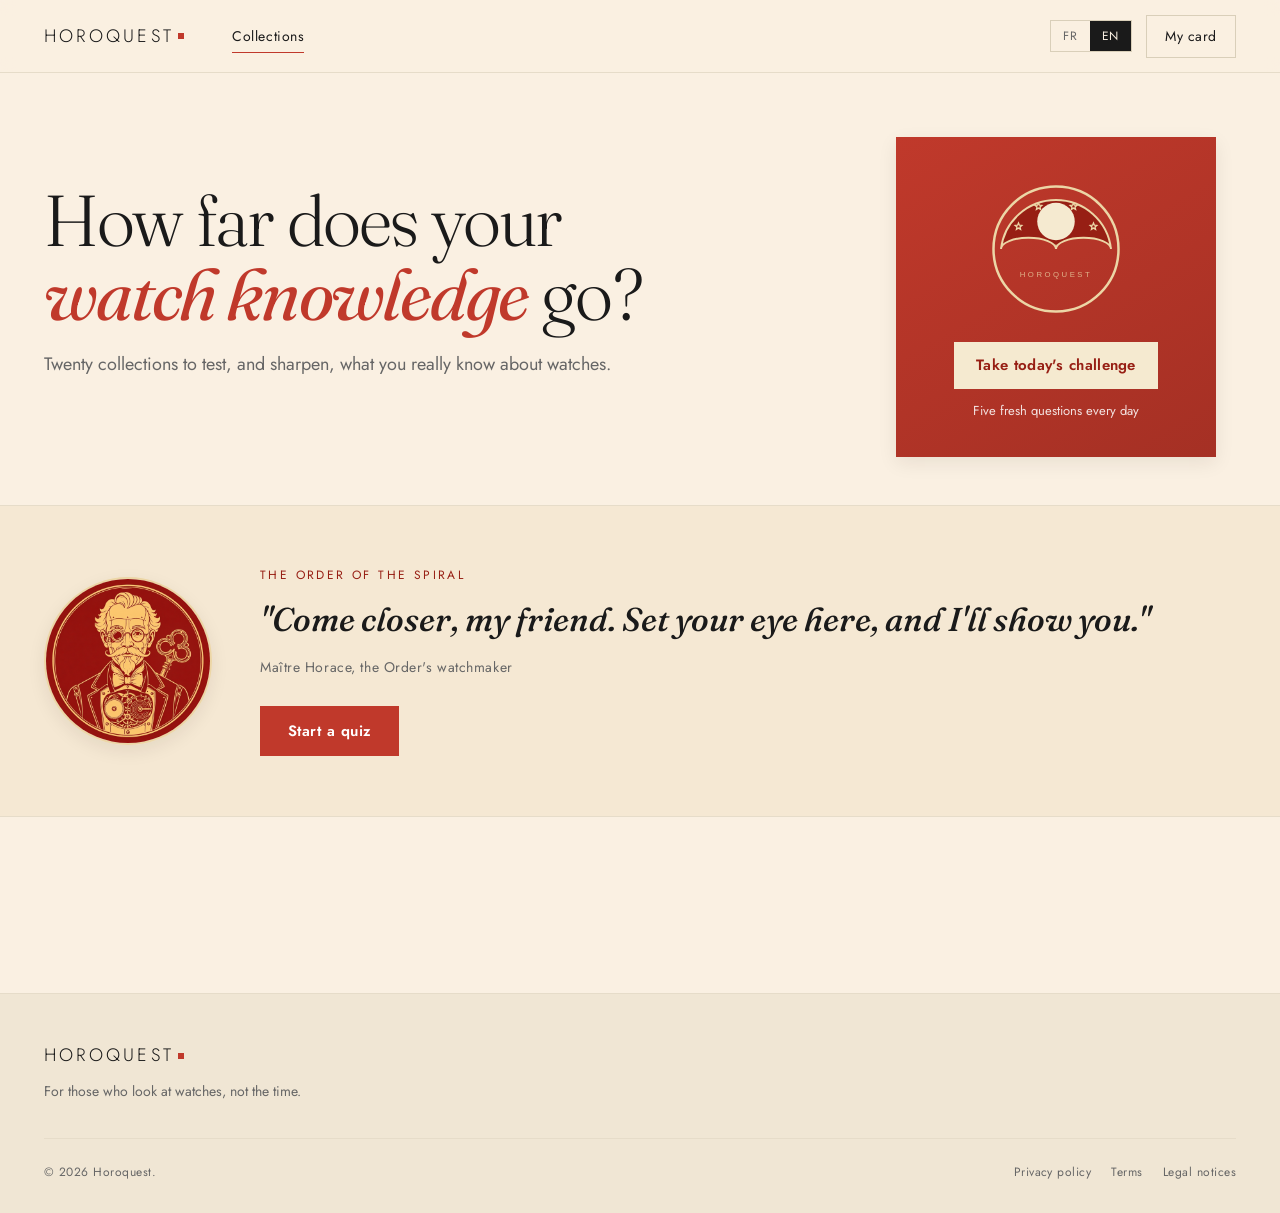
==== commit c04da83d: "Refonte des accueils FR/EN: bandeau Maitre Horace, hero epure, galerie collections Bandeau Horace cr" ====
--- a/en/index.html
+++ b/en/index.html
@@ -4,7 +4,73 @@
 <meta charset="UTF-8">
 <meta name="viewport" content="width=device-width, initial-scale=1.0">
 <title>HOROQUEST | Watch Quiz</title>
-<link rel="stylesheet" href="../assets/styles.css?v=6">
+<link rel="stylesheet" href="../assets/styles.css?v=9">
+<style>
+  /* Master Horace band (home) */
+  .horace-band { background: var(--bg-soft); color: var(--ink); border-top: 1px solid var(--border); border-bottom: 1px solid var(--border); }
+  .horace-band .container {
+    display: flex;
+    align-items: center;
+    gap: 48px;
+    padding-top: 60px;
+    padding-bottom: 60px;
+  }
+  .horace-portrait {
+    flex: 0 0 auto;
+    width: 168px; height: 168px;
+    border-radius: 50%;
+    object-fit: cover;
+    border: 2px solid #ecd6a6;
+    box-shadow: var(--shadow-md);
+  }
+  .horace-text { flex: 1; min-width: 0; }
+  .horace-eyebrow {
+    font-size: 12px;
+    letter-spacing: 0.2em;
+    text-transform: uppercase;
+    color: #971f14;
+    margin-bottom: 14px;
+  }
+  .horace-quote {
+    font-family: var(--font-display);
+    font-style: italic;
+    font-weight: 500;
+    font-size: clamp(22px, 3vw, 33px);
+    line-height: 1.3;
+    margin: 0 0 16px;
+    color: var(--ink);
+    text-wrap: balance;
+  }
+  .horace-by {
+    font-size: 14px;
+    letter-spacing: 0.04em;
+    color: var(--ink-soft);
+    margin: 0 0 28px;
+  }
+  .btn-horace {
+    display: inline-flex;
+    align-items: center;
+    gap: 8px;
+    padding: 14px 28px;
+    background: var(--accent);
+    color: #fff;
+    font-size: 15px;
+    font-weight: 600;
+    letter-spacing: 0.03em;
+    transition: transform var(--t), background var(--t);
+  }
+  .btn-horace:hover { background: var(--accent-dark); transform: translateY(-1px); }
+  @media (max-width: 767px) {
+    .horace-band .container {
+      flex-direction: column;
+      text-align: center;
+      gap: 26px;
+      padding-top: 44px;
+      padding-bottom: 44px;
+    }
+    .horace-portrait { width: 132px; height: 132px; }
+  }
+</style>
 </head>
 <body>
 
@@ -13,22 +79,20 @@
     <a href="/en/" class="logo">HOROQUEST<span class="dot"></span></a>
     <nav class="nav-center">
       <a href="#collections" class="active">Collections</a>
-      <a href="#how">How it works</a>
     </nav>
     <div class="nav-right">
       <div class="lang-toggle">
         <a href="/" class="lang-btn">FR</a>
         <a href="/en/" class="lang-btn on">EN</a>
       </div>
-      <a href="#" class="btn btn-ghost">Login</a>
+      <a href="card/" class="btn btn-ghost">My card</a>
       <button class="burger" aria-label="Menu"><span></span></button>
     </div>
   </div>
   <div class="mobile-menu" id="mobileMenu">
     <nav class="mobile-menu-nav" aria-label="Mobile">
       <a href="#collections">Collections</a>
-      <a href="#how">How it works</a>
-      <a href="#" class="mobile-login">Login</a>
+      <a href="card/" class="mobile-login">My card</a>
     </nav>
     <div class="mobile-menu-lang">
       <div class="lang-toggle">
@@ -46,19 +110,9 @@
     <div class="hero-grid">
       <div>
         <h1>How far does your <em>watch knowledge</em> go?</h1>
-        <p class="lead">20 quizzes to put your knowledge to the test, from little-known stories to technical details that matter. Play, learn, repeat.</p>
-        <div class="hero-actions">
-          <a href="#collections" class="btn btn-primary btn-lg">Start a quiz</a>
-          <a href="#how" class="btn btn-ghost btn-lg">How it works</a>
-        </div>
-        <div class="hero-meta">
-          <span class="pin"></span>
-          <span><strong style="color:var(--ink);">20 collections</strong> · 250+ questions · free</span>
-        </div>
+        <p class="lead">Twenty collections to test, and sharpen, what you really know about watches.</p>
       </div>
       <a class="hero-illu hero-daily" href="daily/">
-        <span class="daily-card-label">Daily Challenge</span>
-        <span class="daily-streak-chip" id="heroStreakChip" hidden></span>
         <svg class="hero-daily-moon" viewBox="0 0 120 120" fill="none" aria-hidden="true">
           <defs>
             <clipPath id="hqMoonWin">
@@ -95,50 +149,30 @@
           <text x="60" y="82" text-anchor="middle" fill="#ecd6a6" opacity="0.78" font-size="6.2" letter-spacing="2" font-family="'Helvetica Neue',Helvetica,Arial,sans-serif">HOROQUEST</text>
         </svg>
         <div class="hero-daily-foot">
-          <strong>Take today's challenge</strong>
-          <span id="heroDailyState">5 questions · new every day</span>
+          <span class="daily-cta">Take today's challenge</span>
+          <span class="daily-state" id="heroDailyState">Five fresh questions every day</span>
         </div>
       </a>
     </div>
   </div>
 </section>
 
+<!-- ============ MAITRE HORACE ============ -->
+<section class="horace-band" data-screen-label="03 Master Horace">
+  <div class="container">
+    <img class="horace-portrait" src="../assets/horace-512.png" alt="Maître Horace" width="168" height="168">
+    <div class="horace-text">
+      <div class="horace-eyebrow">The Order of the Spiral</div>
+      <p class="horace-quote">"Come closer, my friend. Set your eye here, and I'll show you."</p>
+      <div class="horace-by">Maître Horace, the Order's watchmaker</div>
+      <a href="#collections" class="btn-horace">Start a quiz</a>
+    </div>
+  </div>
+</section>
+
 <section id="collections" class="section" data-screen-label="06 All collections">
   <div class="container">
-    <div class="section-head">
-      <h2>All collections</h2>
-      <span class="meta" id="allCount">19 quizzes</span>
-    </div>
     <div class="coll-grid" id="allGrid"></div>
-  </div>
-</section>
-
-<section id="how" class="section" data-screen-label="07 How it works">
-  <div class="container">
-    <div class="section-head">
-      <h2>How it works</h2>
-      <span class="meta">Three steps</span>
-    </div>
-    <div class="steps">
-      <div class="step">
-        <svg class="step-icon" viewBox="0 0 24 24" fill="none" stroke="currentColor" stroke-width="1.4"><rect x="3" y="4" width="18" height="16" rx="2"/><line x1="3" y1="9" x2="21" y2="9"/><circle cx="8" cy="14" r="1.3" fill="currentColor"/></svg>
-        <div class="num">01</div>
-        <h3>Pick your arena</h3>
-        <p>Rolex, space exploration, vintage watches, complications… 20 themes from casual to expert.</p>
-      </div>
-      <div class="step">
-        <svg class="step-icon" viewBox="0 0 24 24" fill="none" stroke="currentColor" stroke-width="1.4"><circle cx="12" cy="12" r="9"/><polyline points="12 7 12 12 15 14"/></svg>
-        <div class="num">02</div>
-        <h3>Answer (and learn)</h3>
-        <p>10 questions per quiz. Every answer comes with an explanation. Mistakes are the best teachers.</p>
-      </div>
-      <div class="step">
-        <svg class="step-icon" viewBox="0 0 24 24" fill="none" stroke="currentColor" stroke-width="1.4"><path d="M6 21V10"/><path d="M12 21V4"/><path d="M18 21v-7"/></svg>
-        <div class="num">03</div>
-        <h3>See how you stack up</h3>
-        <p>Your score against the average, a result worth sharing, and a next quiz waiting for you.</p>
-      </div>
-    </div>
   </div>
 </section>
 
@@ -177,9 +211,6 @@
           ${c.image_url ? `<img src="${c.image_url}" alt="${c.name}" style="width:100%;height:100%;object-fit:cover;">` : ''}
         </div>
         <h3 class="coll-title">${c.name}</h3>
-        <div class="coll-meta">
-          <span class="type">${c.q} questions</span>
-        </div>
       </a>`;
   }
 
@@ -199,7 +230,7 @@
     if (stateEl) {
       stateEl.textContent = playedToday ? 'Played today · come back tomorrow'
         : (streak > 0 ? 'Streak of ' + streak + ' day' + (streak > 1 ? 's' : '') + ' going'
-        : '5 questions · new every day');
+        : 'Five fresh questions every day');
     }
     const chip = document.getElementById('heroStreakChip');
     if (chip && streak > 0) {
@@ -231,7 +262,6 @@
         q: counts[t.filter_value] || 0
       }));
 
-      document.getElementById('allCount').textContent = collections.length + ' quizzes';
       document.getElementById('allGrid').innerHTML = collections.map(cardHTML).join('');
       if (typeof loadPlaceholders === 'function') loadPlaceholders();
     } catch (e) {
--- a/assets/styles.css
+++ b/assets/styles.css
@@ -235,7 +235,7 @@
 }
 .hero-grid {
   display: grid;
-  grid-template-columns: 1.15fr 1fr;
+  grid-template-columns: 1fr 360px;
   gap: 56px;
   align-items: center;
 }
@@ -273,6 +273,9 @@
 }
 .hero-illu {
   aspect-ratio: 1 / 1;
+  width: 100%;
+  max-width: 320px;
+  justify-self: center;
   border-radius: var(--radius-lg);
   overflow: hidden;
   background: var(--bg-soft);
@@ -403,10 +406,13 @@
   text-transform: uppercase;
 }
 .coll-title {
-  font-size: 19px;
+  font-family: var(--font-body);
+  font-size: 18px;
   font-weight: 500;
+  text-transform: uppercase;
+  text-align: center;
   margin: 0 0 6px;
-  letter-spacing: -0.005em;
+  letter-spacing: 0.05em;
   text-wrap: balance;
 }
 .coll-meta {
@@ -439,7 +445,7 @@
   transition: transform var(--t), box-shadow var(--t);
 }
 .hero-daily:hover { transform: translateY(-3px); box-shadow: var(--shadow-lg); }
-.hero-daily-moon { width: 183px; height: 183px; margin-bottom: 26px; }
+.hero-daily-moon { width: 150px; height: 150px; margin-bottom: 18px; }
 .hero-daily-moon .moon-disc {
   transform-box: view-box;
   transform-origin: 60px 68px;
@@ -449,9 +455,10 @@
 @media (prefers-reduced-motion: reduce) {
   .hero-daily-moon .moon-disc { animation: none; }
 }
-.hero-daily-foot { padding: 0 28px; }
-.hero-daily-foot strong { display: block; font-size: 22px; font-weight: 500; letter-spacing: -0.01em; margin-bottom: 4px; }
-.hero-daily-foot span { font-size: 14px; opacity: .85; }
+.hero-daily-foot { padding: 0 24px; display: flex; flex-direction: column; align-items: center; }
+.daily-cta { display: inline-block; background: #f5ead0; color: #971f14; font-weight: 600; font-size: 15px; letter-spacing: 0.02em; padding: 12px 22px; margin-bottom: 12px; transition: background var(--t); }
+.hero-daily:hover .daily-cta { background: #fff; }
+.daily-state { font-size: 13px; opacity: .85; }
 .daily-card-label {
   position: absolute;
   top: 16px; left: 16px;
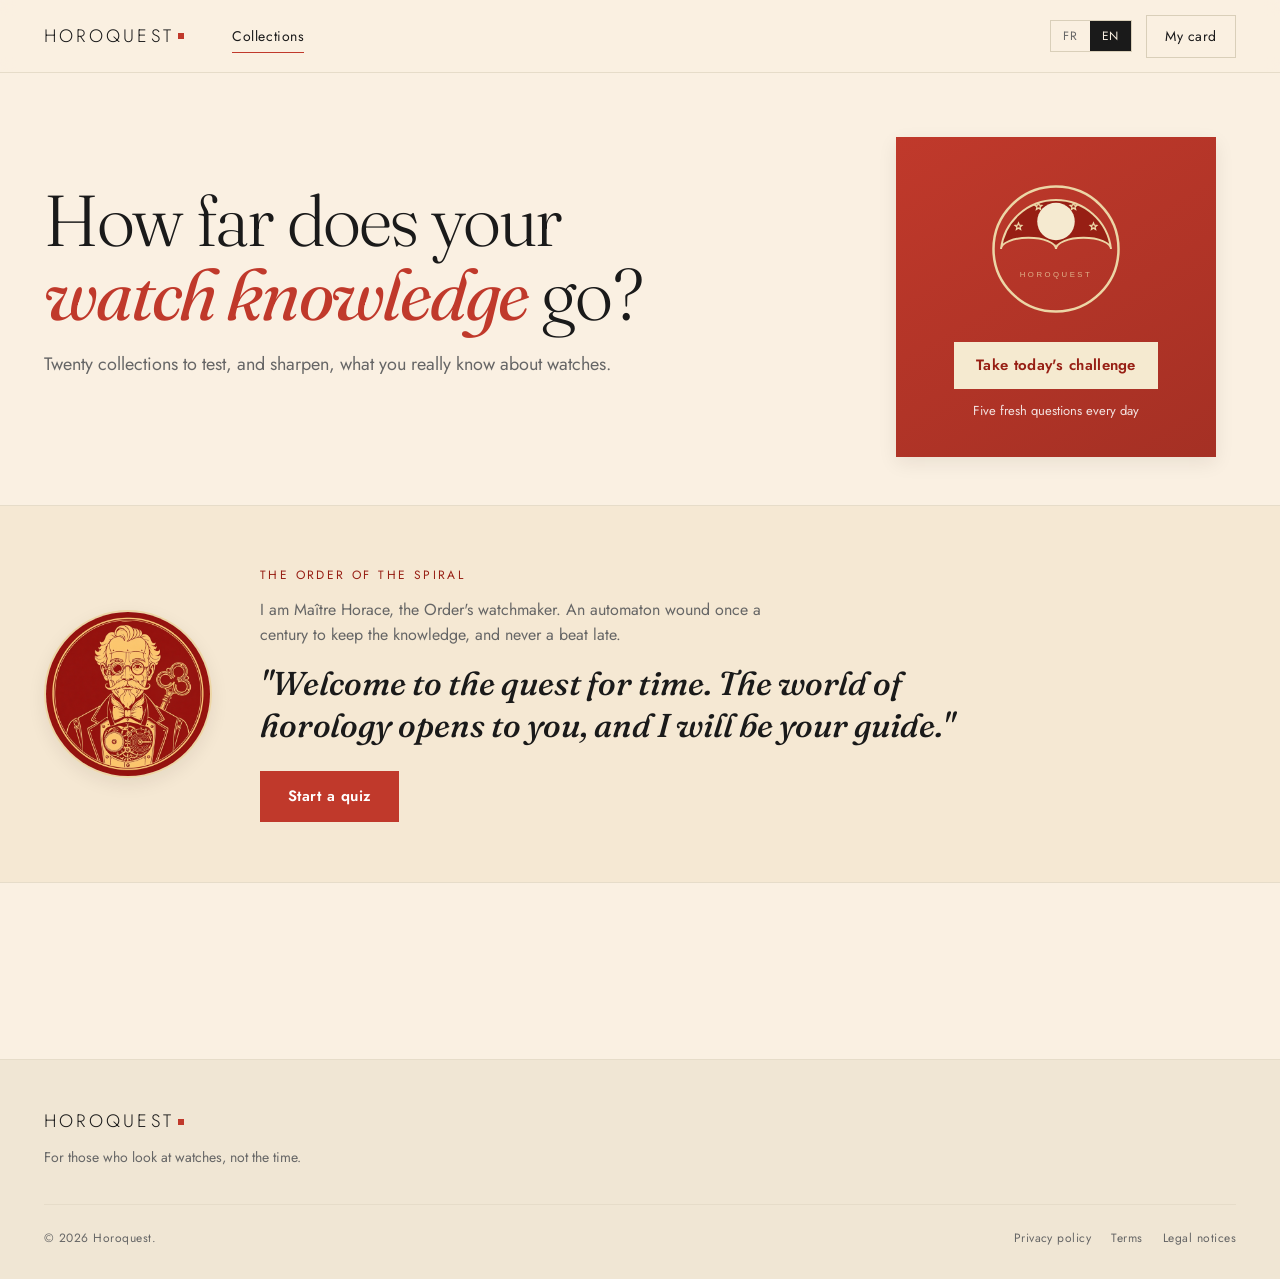
==== commit 5c624185: "Accueil: Maitre Horace se presente + phrase d'accueil (FR + EN) Bandeau Horace : ajout d'une courte " ====
--- a/en/index.html
+++ b/en/index.html
@@ -37,15 +37,16 @@
     font-weight: 500;
     font-size: clamp(22px, 3vw, 33px);
     line-height: 1.3;
-    margin: 0 0 16px;
+    margin: 0 0 24px;
     color: var(--ink);
     text-wrap: balance;
   }
-  .horace-by {
-    font-size: 14px;
-    letter-spacing: 0.04em;
+  .horace-intro {
+    font-size: 16px;
+    line-height: 1.55;
     color: var(--ink-soft);
-    margin: 0 0 28px;
+    max-width: 54ch;
+    margin: 0 0 14px;
   }
   .btn-horace {
     display: inline-flex;
@@ -163,8 +164,8 @@
     <img class="horace-portrait" src="../assets/horace-512.png" alt="Maître Horace" width="168" height="168">
     <div class="horace-text">
       <div class="horace-eyebrow">The Order of the Spiral</div>
-      <p class="horace-quote">"Come closer, my friend. Set your eye here, and I'll show you."</p>
-      <div class="horace-by">Maître Horace, the Order's watchmaker</div>
+      <p class="horace-intro">I am Maître Horace, the Order's watchmaker. An automaton wound once a century to keep the knowledge, and never a beat late.</p>
+      <p class="horace-quote">"Welcome to the quest for time. The world of horology opens to you, and I will be your guide."</p>
       <a href="#collections" class="btn-horace">Start a quiz</a>
     </div>
   </div>
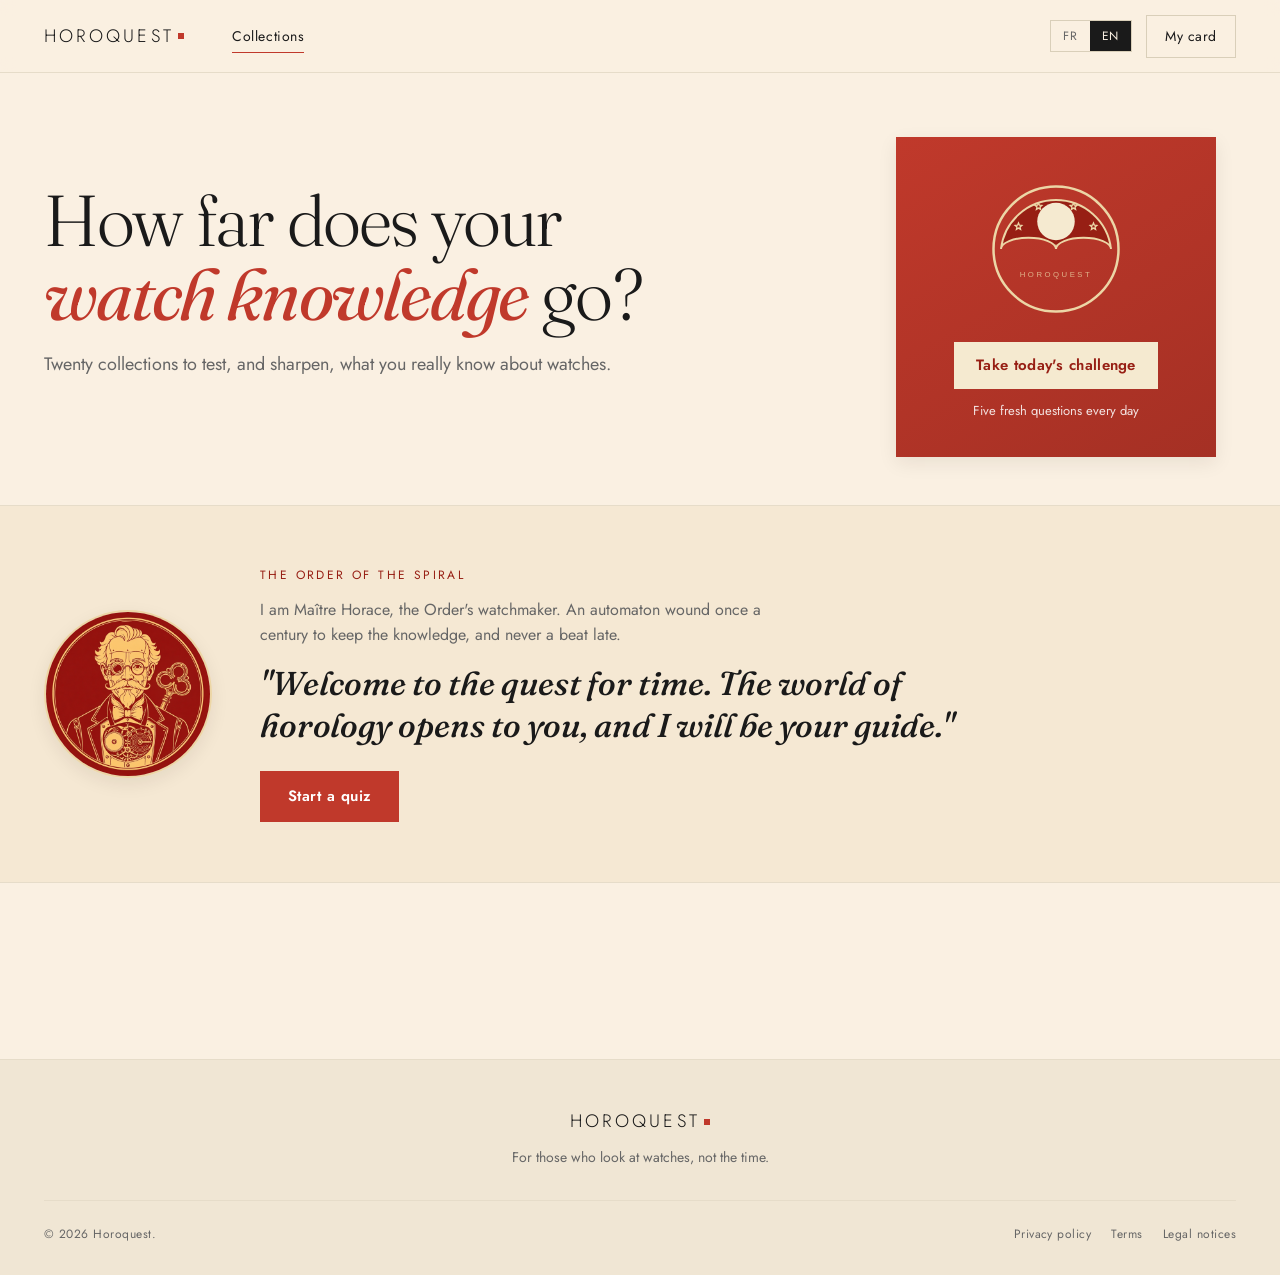
==== commit 48d2ecb5: "Carte de membre en objet carte, score en Fraunces, footer accueil centré - Carte de membre (FR + EN)" ====
--- a/en/index.html
+++ b/en/index.html
@@ -4,7 +4,19 @@
 <meta charset="UTF-8">
 <meta name="viewport" content="width=device-width, initial-scale=1.0">
 <title>HOROQUEST | Watch Quiz</title>
-<link rel="stylesheet" href="../assets/styles.css?v=9">
+<meta name="description" content="Twenty quiz collections to test your watch culture. No sign-up, an explanation with every answer, and a daily challenge.">
+<link rel="icon" href="/icon.svg" type="image/svg+xml">
+<link rel="icon" href="/icon-192.png" type="image/png" sizes="192x192">
+<link rel="apple-touch-icon" href="/icon-192.png">
+<meta property="og:type" content="website">
+<meta property="og:site_name" content="HOROQUEST">
+<meta property="og:title" content="HOROQUEST | Watch Quiz">
+<meta property="og:description" content="Twenty quiz collections to test your watch culture. No sign-up, an explanation with every answer, and a daily challenge.">
+<meta property="og:url" content="https://horoquest.app/en/">
+<meta property="og:image" content="https://horoquest.app/assets/horace-512.png">
+<meta property="og:locale" content="en_US">
+<meta name="twitter:card" content="summary">
+<link rel="stylesheet" href="../assets/styles.css?v=12">
 <style>
   /* Master Horace band (home) */
   .horace-band { background: var(--bg-soft); color: var(--ink); border-top: 1px solid var(--border); border-bottom: 1px solid var(--border); }
@@ -190,7 +202,7 @@
     <div class="footer-bottom">
       <div>© 2026 Horoquest.</div>
       <nav>
-        <a href="#">Privacy policy</a>
+        <a href="/privacy.html">Privacy policy</a>
         <a href="#">Terms</a>
         <a href="#">Legal notices</a>
       </nav>
@@ -230,7 +242,7 @@
     const stateEl = document.getElementById('heroDailyState');
     if (stateEl) {
       stateEl.textContent = playedToday ? 'Played today · come back tomorrow'
-        : (streak > 0 ? 'Streak of ' + streak + ' day' + (streak > 1 ? 's' : '') + ' going'
+        : (streak > 0 ? 'Power reserve: ' + streak + ' day' + (streak > 1 ? 's' : '')
         : 'Five fresh questions every day');
     }
     const chip = document.getElementById('heroStreakChip');
--- a/assets/styles.css
+++ b/assets/styles.css
@@ -26,6 +26,7 @@
 }
 
 * { box-sizing: border-box; }
+[hidden] { display: none !important; }
 html, body { margin: 0; padding: 0; }
 body {
   background: var(--bg);
@@ -579,9 +580,10 @@
 }
 .footer-top {
   display: grid;
-  grid-template-columns: 1.4fr 1fr 1fr 1fr;
-  gap: 40px;
-  padding-bottom: 36px;
+  grid-template-columns: 1fr;
+  justify-items: center;
+  text-align: center;
+  padding-bottom: 32px;
   border-bottom: 1px solid var(--border);
   margin-bottom: 24px;
 }
@@ -945,6 +947,7 @@
   margin-bottom: 4px;
 }
 .score {
+  font-family: var(--font-display);
   font-size: clamp(80px, 12vw, 140px);
   font-weight: 700;
   line-height: 1;
@@ -962,7 +965,22 @@
 .result-avg {
   font-size: 14px;
   color: var(--ink-soft);
-  margin: 0 0 32px;
+  margin: 0 0 24px;
+}
+/* Bloc Ordre du Spiral (pages resultat) */
+.ordre-block {
+  background: var(--card);
+  border: 1px solid var(--border);
+  padding: 20px;
+  margin: 0 0 28px;
+}
+.ordre-kicker {
+  font-size: 11px;
+  letter-spacing: .18em;
+  text-transform: uppercase;
+  color: var(--accent);
+  font-weight: 600;
+  margin-bottom: 14px;
 }
 .result-actions {
   display: flex;
@@ -1095,7 +1113,6 @@
   .coll-grid { grid-template-columns: repeat(2, 1fr); }
   .coll-grid.cols-3 { grid-template-columns: repeat(2, 1fr); }
   .hero-grid { grid-template-columns: 1fr; gap: 32px; }
-  .footer-top { grid-template-columns: 1fr 1fr; gap: 32px; }
   .featured-content { padding: 32px; }
 }
 @media (max-width: 767px) {
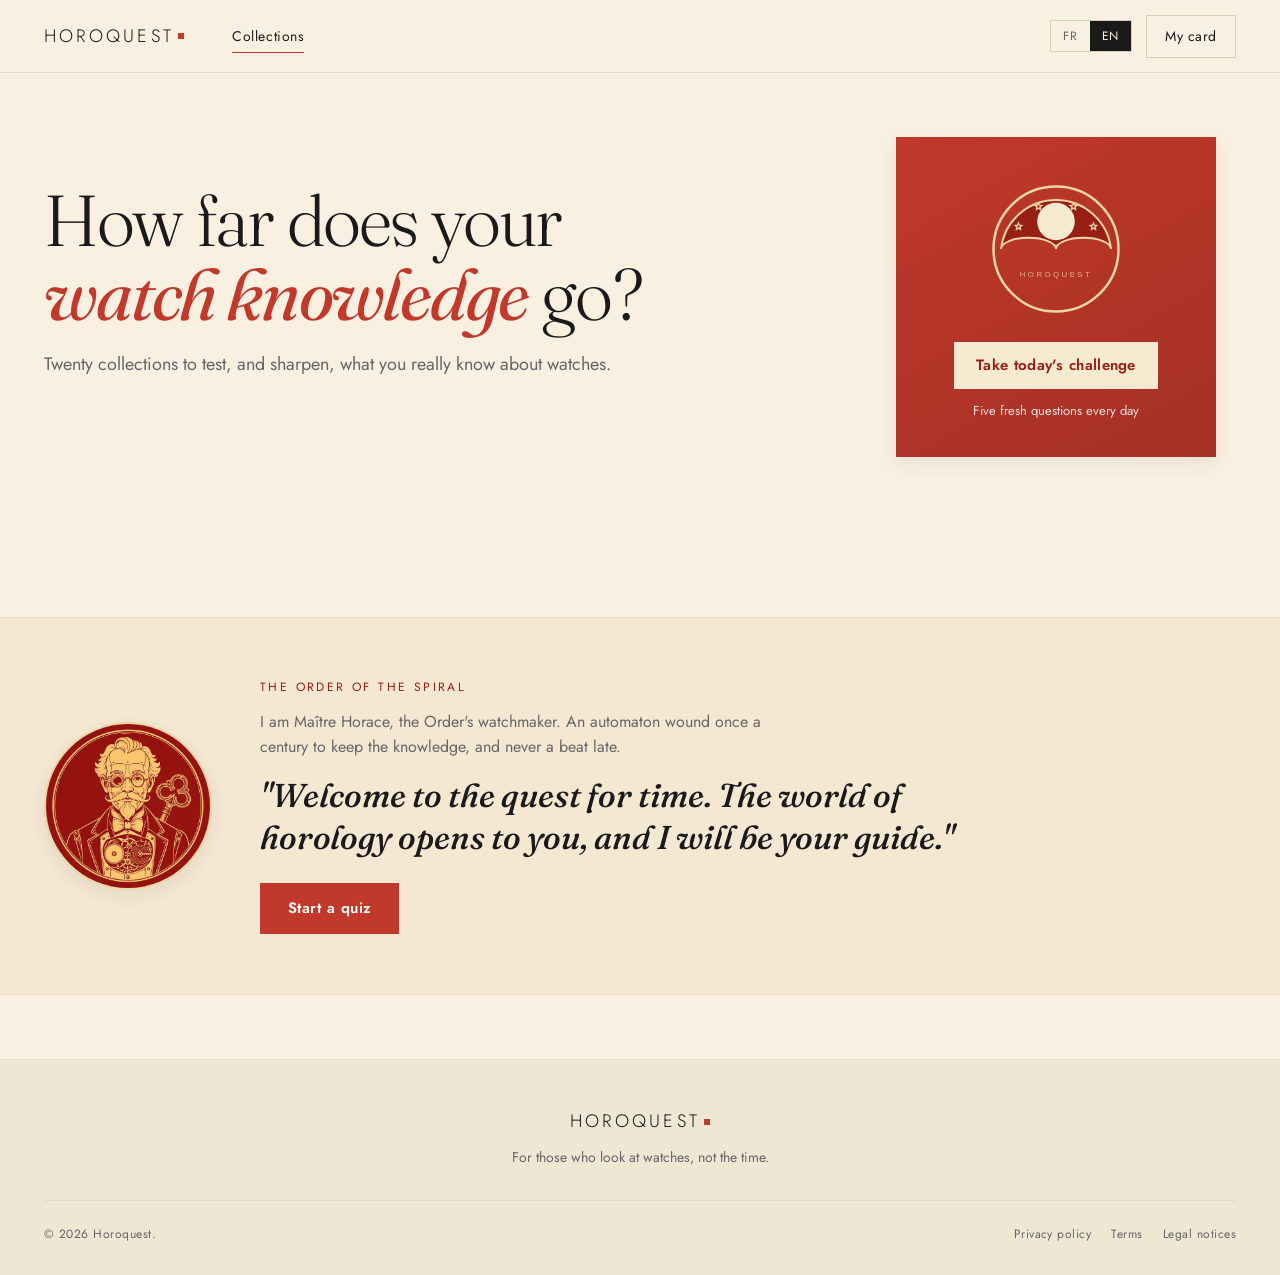
==== commit 2e481e96: "Accueil : la bande Maître Horace passe sous la grille des collections Le visiteur voit le produit av" ====
--- a/en/index.html
+++ b/en/index.html
@@ -170,8 +170,14 @@
   </div>
 </section>
 
+<section id="collections" class="section" data-screen-label="03 All collections">
+  <div class="container">
+    <div class="coll-grid" id="allGrid"></div>
+  </div>
+</section>
+
 <!-- ============ MAITRE HORACE ============ -->
-<section class="horace-band" data-screen-label="03 Master Horace">
+<section class="horace-band" data-screen-label="04 Master Horace">
   <div class="container">
     <img class="horace-portrait" src="../assets/horace-512.png" alt="Maître Horace" width="168" height="168">
     <div class="horace-text">
@@ -180,12 +186,6 @@
       <p class="horace-quote">"Welcome to the quest for time. The world of horology opens to you, and I will be your guide."</p>
       <a href="#collections" class="btn-horace">Start a quiz</a>
     </div>
-  </div>
-</section>
-
-<section id="collections" class="section" data-screen-label="06 All collections">
-  <div class="container">
-    <div class="coll-grid" id="allGrid"></div>
   </div>
 </section>
 
@@ -219,7 +219,7 @@
 
   function cardHTML(c) {
     return `
-      <a class="coll-card" href="collections/?slug=${c.slug}">
+      <a class="coll-card" href="jeu/?slug=${c.slug}">
         <div class="coll-thumb" data-placeholder="${c.name}" data-key="${c.slug}">
           ${c.image_url ? `<img src="${c.image_url}" alt="${c.name}" style="width:100%;height:100%;object-fit:cover;">` : ''}
         </div>
